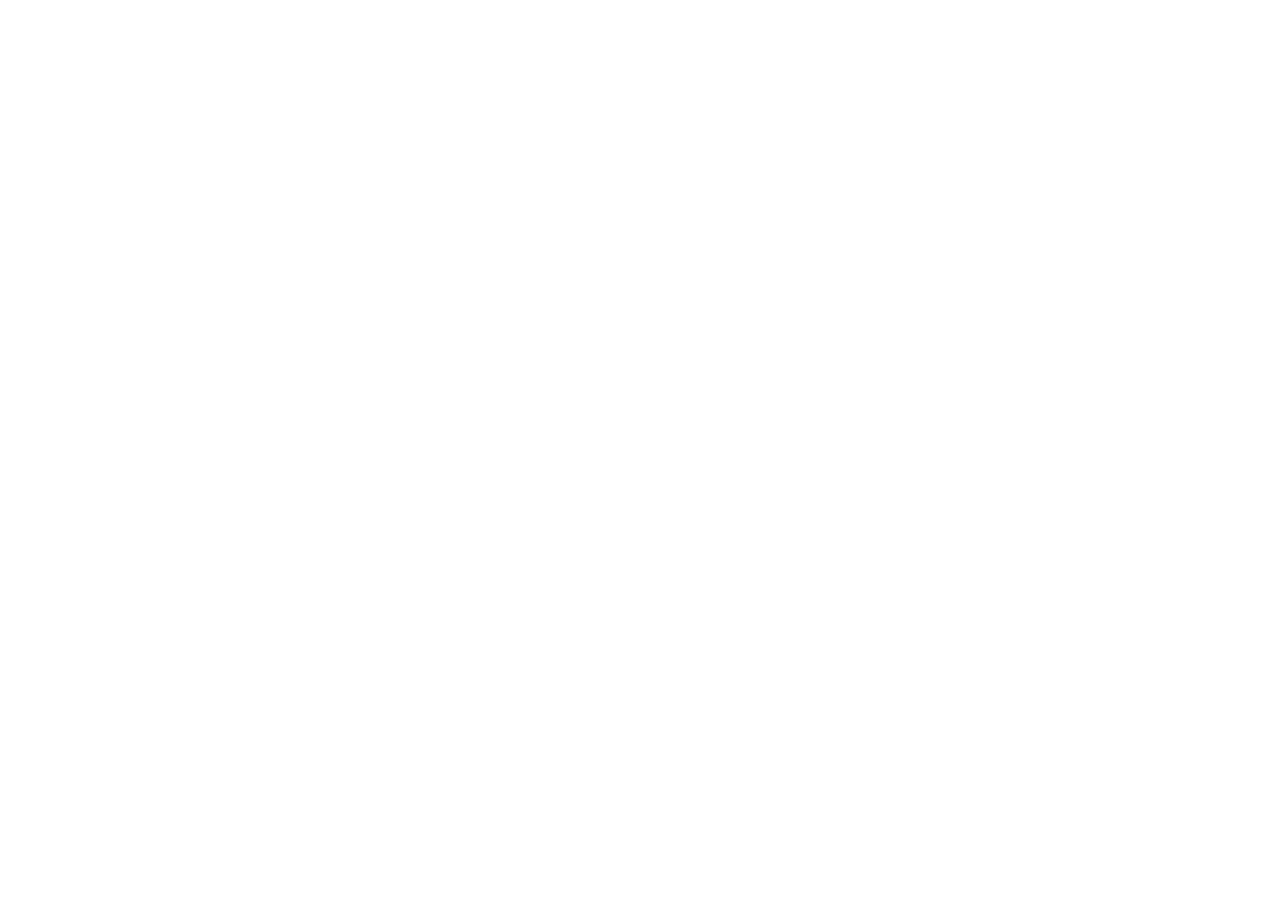
==== 02. Movie Seat Booking  DOM & Local Storage/index.html @ 0a160407 "Starting 2nd Project - Movie Seat Booking" ====
<!DOCTYPE html>
<html lang="en">
<head>
    <meta charset="UTF-8">
    <meta name="viewport" content="width=device-width, initial-scale=1.0">
    <link rel="stylesheet" href="style.css">
    <title>Movie Seat Booking</title>
</head>
<body>
    
    <!-- SCRIPT -->
    <script src="main.js"></script>
</body>
</html>
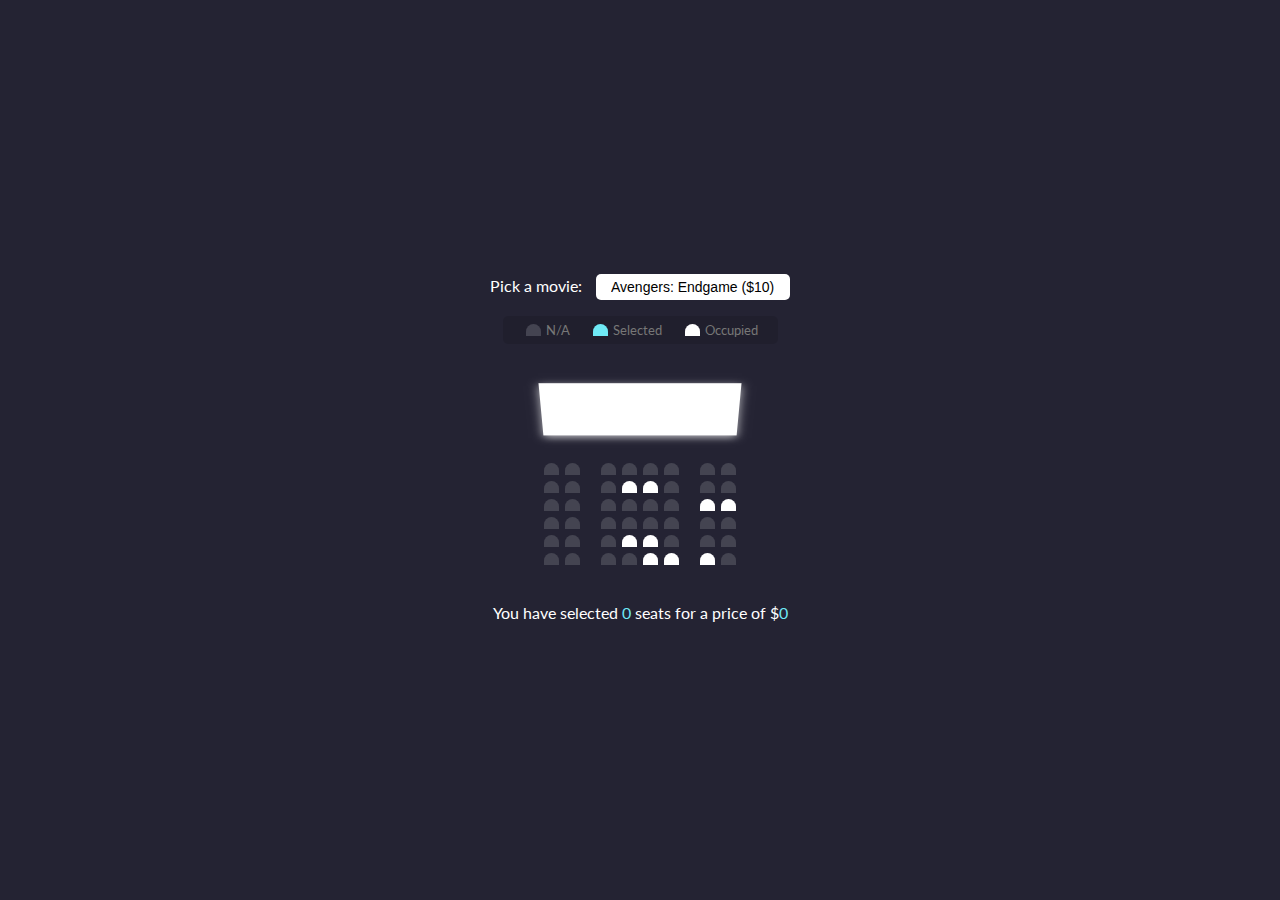
==== commit facda5d7: "Finished Movie Seat Booking and Save the Data to Local Storage" ====
--- a/02. Movie Seat Booking  DOM & Local Storage/index.html
+++ b/02. Movie Seat Booking  DOM & Local Storage/index.html
@@ -7,7 +7,103 @@
     <title>Movie Seat Booking</title>
 </head>
 <body>
-    
+    <div class="movie-container">
+        <label>Pick a movie:</label>
+        <select id="movie">
+            <option value="10">Avengers: Endgame ($10)</option>
+            <option value="12">Joker ($12)</option>
+            <option value="8">Toy Story 4 ($8)</option>
+            <option value="9">The Lion King ($9)</option>
+        </select>
+    </div>
+
+    <ul class="showcase">
+        <li>
+            <div class="seat"></div>
+            <small>N/A</small>
+        </li>
+        <li>
+            <div class="seat selected"></div>
+            <small>Selected</small>
+        </li>
+        <li>
+            <div class="seat occupied"></div>
+            <small>Occupied</small>
+        </li>
+    </ul>
+
+    <div class="container">
+        <div class="screen"></div>
+
+        <div class="row">
+            <div class="seat"></div>
+            <div class="seat"></div>
+            <div class="seat"></div>
+            <div class="seat"></div>
+            <div class="seat"></div>
+            <div class="seat"></div>
+            <div class="seat"></div>
+            <div class="seat"></div>
+        </div>
+
+        <div class="row">
+            <div class="seat"></div>
+            <div class="seat"></div>
+            <div class="seat"></div>
+            <div class="seat occupied"></div>
+            <div class="seat occupied"></div>
+            <div class="seat"></div>
+            <div class="seat"></div>
+            <div class="seat"></div>
+        </div>
+
+        <div class="row">
+            <div class="seat"></div>
+            <div class="seat"></div>
+            <div class="seat"></div>
+            <div class="seat"></div>
+            <div class="seat"></div>
+            <div class="seat"></div>
+            <div class="seat occupied"></div>
+            <div class="seat occupied"></div>
+        </div>
+
+        <div class="row">
+            <div class="seat"></div>
+            <div class="seat"></div>
+            <div class="seat"></div>
+            <div class="seat"></div>
+            <div class="seat"></div>
+            <div class="seat"></div>
+            <div class="seat"></div>
+            <div class="seat"></div>
+        </div>
+
+        <div class="row">
+            <div class="seat"></div>
+            <div class="seat"></div>
+            <div class="seat"></div>
+            <div class="seat occupied"></div>
+            <div class="seat occupied"></div>
+            <div class="seat"></div>
+            <div class="seat"></div>
+            <div class="seat"></div>
+        </div>
+
+        <div class="row">
+            <div class="seat"></div>
+            <div class="seat"></div>
+            <div class="seat"></div>
+            <div class="seat"></div>
+            <div class="seat occupied"></div>
+            <div class="seat occupied"></div>
+            <div class="seat occupied"></div>
+            <div class="seat"></div>
+        </div>
+    </div>
+
+    <p class="text">You have selected <span id="count">0</span> seats for a price of $<span id="total">0</span></p>
+
     <!-- SCRIPT -->
     <script src="main.js"></script>
 </body>
--- a/02. Movie Seat Booking  DOM & Local Storage/style.css
+++ b/02. Movie Seat Booking  DOM & Local Storage/style.css
@@ -0,0 +1,115 @@
+@import url('https://fonts.googleapis.com/css2?family=Lato&display=swap');
+
+* {
+    box-sizing: border-box;
+}
+
+body {
+    background-color: #242333;
+    color: #fff;
+    display: flex;
+    flex-direction: column;
+    align-items: center;
+    justify-content: center;
+    height: 100vh;
+    font-family: 'Lato', sans-serif;
+    margin: 0;
+}
+
+.movi-container {
+    margin: 20px 0;
+}
+
+.movie-container select {
+    background-color: #fff;
+    border: 0;
+    border-radius: 5px;
+    font-size: 14px;
+    margin-left: 10px;
+    padding: 5px 15px 5px 15px;
+    -moz-appearance: none;
+    -webkit-appearance: none;
+    appearance: none;
+}
+
+.container {
+    perspective: 1000px;
+    margin-bottom: 30px;
+}
+
+.seat {
+    background-color: #444451;
+    height: 12px;
+    width: 15px;
+    margin: 3px;
+    border-top-left-radius: 10px;
+    border-top-right-radius: 10px;
+}
+
+.seat.selected {
+    background-color: #6feaf6;
+}
+
+.seat.occupied {
+    background-color: #fff;
+}
+
+.seat:nth-of-type(2) {
+    margin-right: 18px;
+}
+
+.seat:nth-last-of-type(2) {
+    margin-left: 18px;
+}
+
+.seat:not(.occupied):hover {
+    cursor: pointer;
+    transform: scale(1.2);
+}
+
+.showcase .seat:not(.occupied):hover {
+    cursor: default;
+    transform: scale(1);
+}
+
+.showcase {
+    background-color: rgba(0, 0, 0, 0.1);
+    padding: 5px 10px;
+    border-radius: 5px;
+    color: #777;
+    list-style-type: none;
+    display: flex;
+    justify-content: space-between;
+}
+
+.showcase li {
+    display: flex;
+    align-items: center;
+    justify-content: center;
+    margin: 0 10px;
+}
+
+.showcase li small {
+    margin-left: 2px;
+}
+
+.row {
+    display: flex;
+}
+
+.screen {
+    background-color: #fff;
+    height: 70px;
+    width: 100%;
+    margin: 15px 0;
+    transform: rotateX(-45deg);
+    box-shadow: 0 3px 10px rgba(255, 255, 255, 0.7);
+}
+
+p.text {
+    margin: 5px 0;
+}
+
+p.text span {
+    color: #6feaf6;
+}